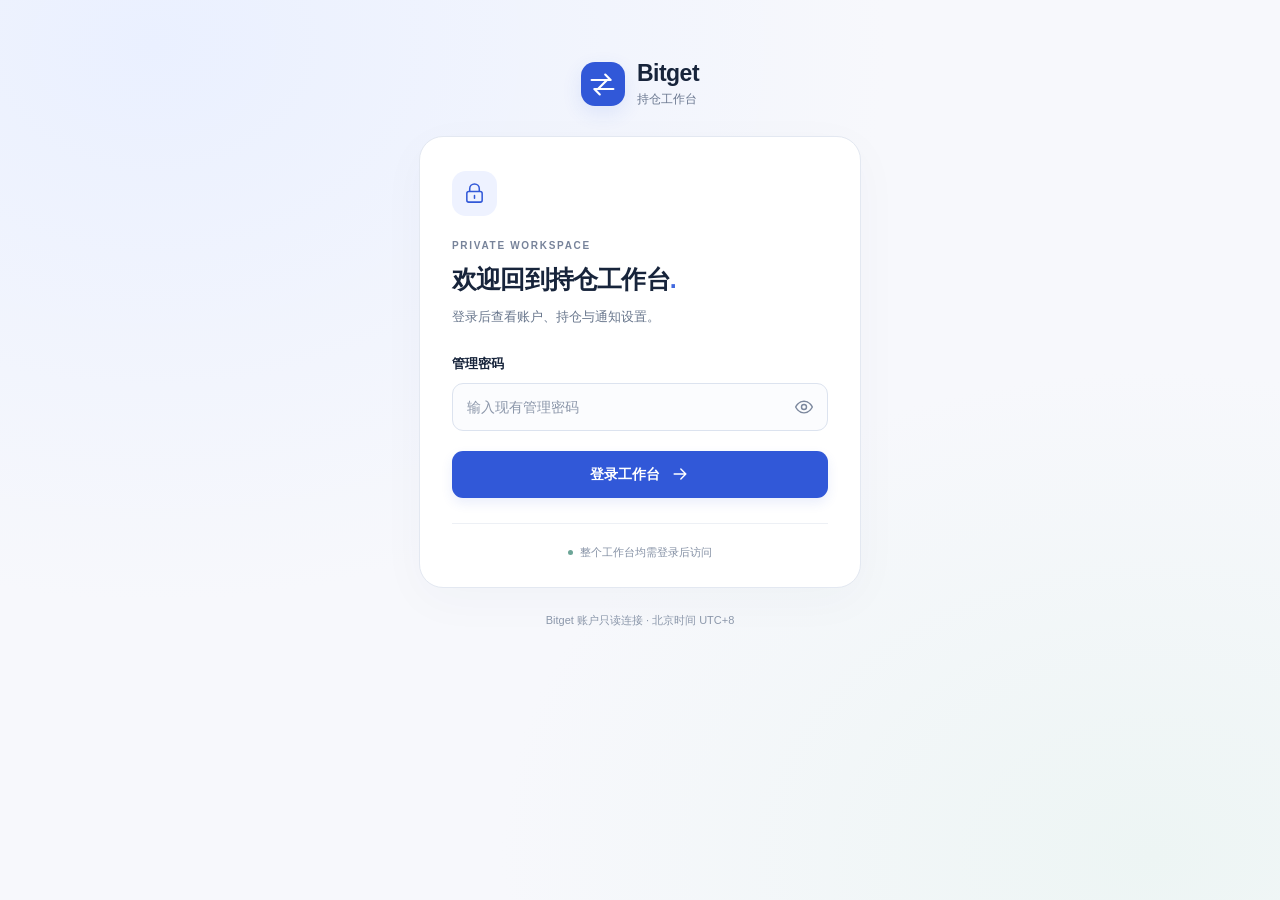
==== app/web/login.html @ e8fc8d6f "Publish Bitget Position Workbench with private dashboard and notification controls" ====
<!doctype html>
<html lang="zh-CN"><head><meta charset="utf-8"><meta name="viewport" content="width=device-width,initial-scale=1"><meta name="color-scheme" content="light"><meta name="theme-color" content="#f7f8fc"><meta name="robots" content="noindex,nofollow"><title>登录 · Bitget 持仓工作台</title><link rel="icon" href="assets/brand.ico"><link rel="stylesheet" href="assets/css/access.css?v=6eee9a3a5d13"><script src="assets/js/access.js?v=6eee9a3a5d13" defer></script></head>
<body class="access-page"><main class="access-shell"><a class="access-brand" href="./" aria-label="Bitget 持仓工作台"><span class="access-mark"><svg viewBox="0 0 32 32" aria-hidden="true"><path d="M4 11h21l-6-6M28 21H7l6 6M21 11 11 21"/></svg></span><span><strong>Bitget</strong><small>持仓工作台</small></span></a>
<section class="access-card" aria-labelledby="access-title"><div class="access-lock"><svg viewBox="0 0 24 24" aria-hidden="true"><path d="M7 10V7a5 5 0 0 1 10 0v3M6 10h12a2 2 0 0 1 2 2v7a2 2 0 0 1-2 2H6a2 2 0 0 1-2-2v-7a2 2 0 0 1 2-2ZM12 14v3"/></svg></div><p class="access-eyebrow">PRIVATE WORKSPACE</p><h1 id="access-title">欢迎回到持仓工作台<span>.</span></h1><p class="access-description">登录后查看账户、持仓与通知设置。</p>
<p class="access-status" id="access-status" role="status" hidden></p><form id="access-form"><label for="access-password">管理密码</label><div class="access-password-wrap"><input id="access-password" name="password" type="password" autocomplete="current-password" required maxlength="200" placeholder="输入现有管理密码" aria-describedby="access-error"><button id="access-toggle" type="button" aria-label="显示密码" aria-pressed="false"><svg viewBox="0 0 24 24" aria-hidden="true"><path d="M2 12s3.5-7 10-7 10 7 10 7-3.5 7-10 7S2 12 2 12Z"/><circle cx="12" cy="12" r="3"/></svg></button></div><p id="access-error" class="access-error" role="alert" hidden></p><button id="access-submit" class="access-submit" type="submit"><span>登录工作台</span><svg viewBox="0 0 24 24" aria-hidden="true"><path d="M5 12h14M13 6l6 6-6 6"/></svg></button></form><div class="access-note"><span></span>整个工作台均需登录后访问</div></section><footer class="access-footer">Bitget 账户只读连接 · 北京时间 UTC+8</footer></main></body></html>
---- app/web/assets/css/access.css ----
/* Shared private access surface. No external fonts or image dependencies. */
.access-page{margin:0;min-height:100vh;background:radial-gradient(ellipse at 12% 5%,#eaf0ff 0,transparent 46%),radial-gradient(ellipse at 90% 95%,#edf5f4 0,transparent 40%),#f7f8fc;color:#17243b;font:15px/1.55 -apple-system,BlinkMacSystemFont,"Segoe UI","PingFang SC","Microsoft YaHei",sans-serif}.access-page *{box-sizing:border-box}.access-shell{width:min(100%,490px);margin:auto;padding:60px 24px 28px}.access-brand{display:flex;align-items:center;justify-content:center;gap:12px;text-decoration:none;color:inherit;margin-bottom:28px}.access-mark{width:44px;height:44px;display:grid;place-items:center;background:#3158d8;color:#fff;border-radius:14px;box-shadow:0 7px 20px #3158d81c}.access-mark svg{width:29px;height:29px;fill:none;stroke:currentColor;stroke-width:2.4;stroke-linecap:round;stroke-linejoin:round}.access-brand strong{font-size:23px;letter-spacing:-.5px;line-height:1.2;display:block}.access-brand small{display:block;color:#6b7890;font-size:12px;margin-top:2px}.access-card{background:#fff;border:1px solid #e3e8f1;border-radius:24px;padding:34px 32px 26px;box-shadow:0 12px 48px #1c345608}.access-lock{width:45px;height:45px;border-radius:14px;background:#eef2ff;color:#3158d8;display:grid;place-items:center;margin-bottom:22px}.access-lock svg{width:23px;height:23px;fill:none;stroke:currentColor;stroke-width:1.6;stroke-linecap:round;stroke-linejoin:round}.access-eyebrow{font-size:10px;font-weight:700;letter-spacing:1.7px;color:#77839a;margin:0 0 8px}.access-card h1{font-size:25px;line-height:1.4;letter-spacing:-.8px;margin:0;font-weight:700}.access-card h1 span{color:#4269df}.access-description{color:#69778d;font-size:13px;margin:10px 0 27px}.access-card label{display:block;font-size:13px;font-weight:600;margin-bottom:9px}.access-password-wrap{position:relative}.access-password-wrap input{height:48px;width:100%;border:1px solid #dce3ef;background:#fbfcfe;border-radius:11px;padding:0 48px 0 14px;font:inherit;font-size:14px;color:#17243b;outline:none}.access-password-wrap input::placeholder{color:#8c97aa}.access-password-wrap input:focus{border-color:#4269df;box-shadow:0 0 0 3px #4269df13;background:#fff}.access-password-wrap button{position:absolute;right:5px;top:5px;width:38px;height:38px;border:0;background:none;color:#7b879d;display:grid;place-items:center;border-radius:8px;cursor:pointer}.access-password-wrap button:hover{background:#eef2f9;color:#3158d8}.access-password-wrap svg,.access-submit svg{width:20px;height:20px;fill:none;stroke:currentColor;stroke-width:1.7;stroke-linecap:round;stroke-linejoin:round}.access-submit{width:100%;height:47px;border:0;border-radius:11px;margin-top:20px;background:#3158d8;color:#fff;font:inherit;font-size:14px;font-weight:600;display:flex;justify-content:center;align-items:center;gap:10px;cursor:pointer;box-shadow:0 5px 12px #3158d81a}.access-submit:hover{background:#294cc3}.access-submit:disabled{opacity:.65;cursor:wait}.access-error{font-size:12px;line-height:1.6;color:#a6364c;background:#fff2f4;border-radius:9px;padding:10px 12px;margin:12px 0 0}.access-status{font-size:12px;line-height:1.6;color:#51647f;background:#f0f4fa;padding:10px 12px;border-radius:9px;margin:0 0 22px}.access-note{display:flex;align-items:center;justify-content:center;gap:7px;font-size:11px;color:#8490a4;border-top:1px solid #edf0f5;margin-top:25px;padding-top:20px}.access-note span{width:5px;height:5px;border-radius:50%;background:#6ca597}.access-footer{font-size:11px;color:#8b97aa;text-align:center;margin-top:24px}.access-page button:focus-visible,.access-brand:focus-visible,.site-logout:focus-visible,.session-shield button:focus-visible{outline:3px solid #a7baff;outline-offset:3px}
.site-logout{display:flex;align-items:center;justify-content:center;gap:6px;height:36px;padding:0 10px;border:1px solid #dfe5ef;border-radius:10px;background:#fff;color:#66758d;font:inherit;font-size:12px;cursor:pointer;flex-shrink:0}.site-logout:hover{background:#f3f6fb;color:#274dc7}.site-logout svg{width:16px;height:16px;fill:none;stroke:currentColor;stroke-width:1.7;stroke-linecap:round;stroke-linejoin:round}
html[data-session-state] body>*:not(.session-shield),html[data-session-state] body>*:not(.session-shield) *{visibility:hidden!important;pointer-events:none!important}html[data-session-state]{overflow:hidden}.session-shield{display:none;position:fixed;inset:0;z-index:2147483647;background:#f7f8fc;color:#17243b;place-items:center;padding:24px;font:14px/1.6 -apple-system,BlinkMacSystemFont,"Segoe UI","PingFang SC",sans-serif}.session-shield>div{text-align:center;max-width:340px}.session-shield strong{display:block;font-size:20px;margin-bottom:9px}.session-shield p{color:#6b7890;margin:0 0 18px}.session-shield button{border:0;border-radius:10px;background:#3158d8;color:white;padding:11px 22px;font:inherit;cursor:pointer}html[data-session-state] .session-shield{display:grid!important;visibility:visible!important}.session-shield [hidden],.access-page [hidden]{display:none!important}
@media(max-width:600px){.access-shell{padding:36px 20px 24px}.access-card{padding:29px 24px 23px;border-radius:20px}.access-card h1{font-size:23px}.site-logout{width:34px;padding:0}.site-logout span{display:none}.topbar .header-tools{gap:7px}.topbar .timezone-label{display:none}}
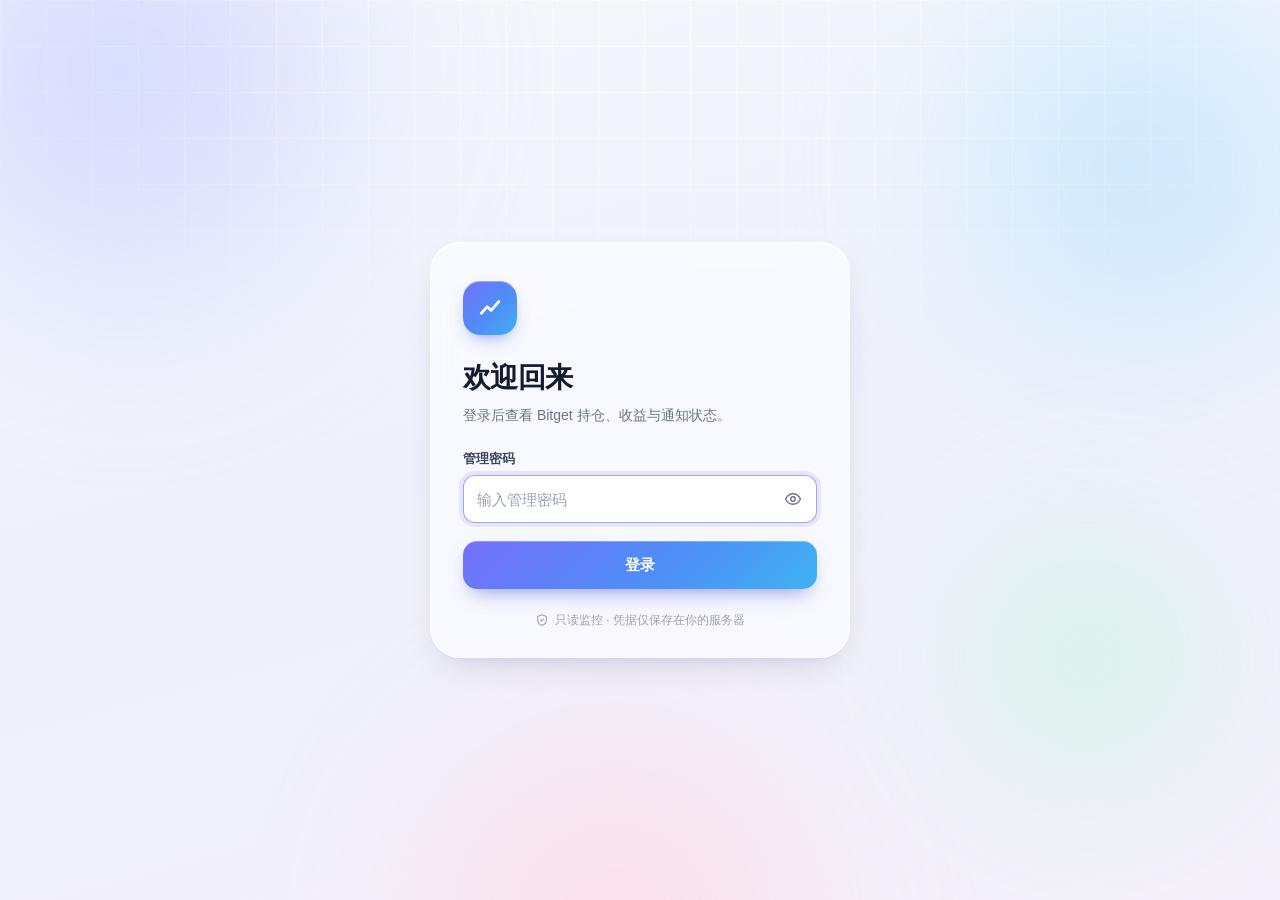
==== commit 0a5a91ef: "Release v1.2.0: rebuild the web UI with a light glass design - Replace the sidebar dashboard with a " ====
--- a/app/web/login.html
+++ b/app/web/login.html
@@ -1,5 +1,35 @@
 <!doctype html>
-<html lang="zh-CN"><head><meta charset="utf-8"><meta name="viewport" content="width=device-width,initial-scale=1"><meta name="color-scheme" content="light"><meta name="theme-color" content="#f7f8fc"><meta name="robots" content="noindex,nofollow"><title>登录 · Bitget 持仓工作台</title><link rel="icon" href="assets/brand.ico"><link rel="stylesheet" href="assets/css/access.css?v=6eee9a3a5d13"><script src="assets/js/access.js?v=6eee9a3a5d13" defer></script></head>
-<body class="access-page"><main class="access-shell"><a class="access-brand" href="./" aria-label="Bitget 持仓工作台"><span class="access-mark"><svg viewBox="0 0 32 32" aria-hidden="true"><path d="M4 11h21l-6-6M28 21H7l6 6M21 11 11 21"/></svg></span><span><strong>Bitget</strong><small>持仓工作台</small></span></a>
-<section class="access-card" aria-labelledby="access-title"><div class="access-lock"><svg viewBox="0 0 24 24" aria-hidden="true"><path d="M7 10V7a5 5 0 0 1 10 0v3M6 10h12a2 2 0 0 1 2 2v7a2 2 0 0 1-2 2H6a2 2 0 0 1-2-2v-7a2 2 0 0 1 2-2ZM12 14v3"/></svg></div><p class="access-eyebrow">PRIVATE WORKSPACE</p><h1 id="access-title">欢迎回到持仓工作台<span>.</span></h1><p class="access-description">登录后查看账户、持仓与通知设置。</p>
-<p class="access-status" id="access-status" role="status" hidden></p><form id="access-form"><label for="access-password">管理密码</label><div class="access-password-wrap"><input id="access-password" name="password" type="password" autocomplete="current-password" required maxlength="200" placeholder="输入现有管理密码" aria-describedby="access-error"><button id="access-toggle" type="button" aria-label="显示密码" aria-pressed="false"><svg viewBox="0 0 24 24" aria-hidden="true"><path d="M2 12s3.5-7 10-7 10 7 10 7-3.5 7-10 7S2 12 2 12Z"/><circle cx="12" cy="12" r="3"/></svg></button></div><p id="access-error" class="access-error" role="alert" hidden></p><button id="access-submit" class="access-submit" type="submit"><span>登录工作台</span><svg viewBox="0 0 24 24" aria-hidden="true"><path d="M5 12h14M13 6l6 6-6 6"/></svg></button></form><div class="access-note"><span></span>整个工作台均需登录后访问</div></section><footer class="access-footer">Bitget 账户只读连接 · 北京时间 UTC+8</footer></main></body></html>
+<html lang="zh-CN">
+<head>
+<meta charset="utf-8">
+<meta name="viewport" content="width=device-width, initial-scale=1, viewport-fit=cover">
+<meta name="color-scheme" content="light">
+<meta name="theme-color" content="#eef1f8">
+<meta name="robots" content="noindex,nofollow">
+<title>登录 · Bitget 持仓工作台</title>
+<link rel="icon" href="assets/icon.svg?v=f64e1daaa529" type="image/svg+xml">
+<link rel="stylesheet" href="assets/app.css?v=f64e1daaa529">
+<script src="assets/login.js?v=f64e1daaa529" defer></script>
+</head>
+<body>
+<div class="backdrop" aria-hidden="true"><span class="orb orb-a"></span><span class="orb orb-b"></span><span class="orb orb-c"></span><span class="orb orb-d"></span></div>
+<main class="login-wrap">
+  <section class="glass login-card" aria-labelledby="login-title">
+    <span class="brand-mark lg"><svg viewBox="0 0 24 24" aria-hidden="true"><path d="M4.5 16.5 9.5 11l3.5 3 6.5-7.5"/></svg></span>
+    <h1 id="login-title">欢迎回来</h1>
+    <p class="lead">登录后查看 Bitget 持仓、收益与通知状态。</p>
+    <div class="login-note" id="login-note" hidden></div>
+    <form id="login-form">
+      <label class="field-label" for="pw">管理密码</label>
+      <div class="pw">
+        <input class="input" id="pw" type="password" autocomplete="current-password" required maxlength="256" placeholder="输入管理密码" autofocus>
+        <button class="pw-toggle" id="pw-toggle" type="button" aria-label="显示密码"><svg class="ic" viewBox="0 0 24 24" aria-hidden="true"><path d="M2 12s3.5-7 10-7 10 7 10 7-3.5 7-10 7S2 12 2 12Z"/><circle cx="12" cy="12" r="3"/></svg></button>
+      </div>
+      <p class="field-error" id="login-error" role="alert" hidden></p>
+      <button class="btn primary block" id="login-btn" type="submit">登录</button>
+    </form>
+    <div class="login-foot"><svg class="ic" viewBox="0 0 24 24" aria-hidden="true"><path d="M12 3 4.5 6v6c0 4.6 3.2 7.8 7.5 9 4.3-1.2 7.5-4.4 7.5-9V6L12 3Z"/><path d="m9 12 2 2 4-4"/></svg>只读监控 · 凭据仅保存在你的服务器</div>
+  </section>
+</main>
+</body>
+</html>
--- a/app/web/assets/app.css
+++ b/app/web/assets/app.css
@@ -0,0 +1,411 @@
+/* Bitget 持仓工作台 · Light Glass UI */
+:root{
+  --ink:#151b2e;--ink-2:#3b4459;--muted:#6b7489;--faint:#9aa2b4;
+  --line:rgba(21,27,46,.08);--line-2:rgba(21,27,46,.05);
+  --glass:rgba(255,255,255,.56);--glass-hi:rgba(255,255,255,.74);--edge:rgba(255,255,255,.86);
+  --accent:#5b5bd6;--accent-2:#3f8ff6;--accent-soft:rgba(91,91,214,.11);
+  --grad:linear-gradient(135deg,#7470fa 0%,#4f8df7 55%,#3fb2f2 100%);
+  --up:#0b9c6c;--up-soft:rgba(11,156,108,.11);
+  --down:#e5484d;--down-soft:rgba(229,72,77,.10);
+  --warn:#c97a07;--warn-soft:rgba(217,119,6,.12);
+  --radius:24px;--radius-sm:14px;
+  --shadow:inset 0 1px 0 rgba(255,255,255,.95),0 14px 36px -16px rgba(38,46,96,.24),0 2px 6px -2px rgba(38,46,96,.06);
+  --blur:saturate(175%) blur(22px);
+  --ease:cubic-bezier(.3,.9,.3,1);
+  --font:-apple-system,BlinkMacSystemFont,"SF Pro Text","PingFang SC","Hiragino Sans GB","Segoe UI","Microsoft YaHei","Helvetica Neue",Arial,sans-serif;
+  --mono:"SF Mono",ui-monospace,"JetBrains Mono",Menlo,Consolas,monospace;
+}
+*{box-sizing:border-box}
+html{-webkit-text-size-adjust:100%;scroll-behavior:smooth}
+body{margin:0;min-height:100vh;font:14px/1.5 var(--font);color:var(--ink);background:#eef1f8;-webkit-font-smoothing:antialiased;overflow-x:hidden}
+button,input,select{font:inherit;color:inherit}
+a{color:inherit}
+[hidden]{display:none!important}
+.num,.tab-num{font-variant-numeric:tabular-nums}
+
+/* ---------- backdrop ---------- */
+.backdrop{position:fixed;inset:0;z-index:-1;overflow:hidden;background:linear-gradient(165deg,#f6f8fd 0%,#eef1fa 46%,#f4f0f9 100%)}
+.backdrop::after{content:"";position:absolute;inset:0;background-image:linear-gradient(rgba(255,255,255,.55) 1px,transparent 1px),linear-gradient(90deg,rgba(255,255,255,.55) 1px,transparent 1px);background-size:46px 46px;-webkit-mask-image:radial-gradient(ellipse 80% 60% at 50% 0%,#000 10%,transparent 75%);mask-image:radial-gradient(ellipse 80% 60% at 50% 0%,#000 10%,transparent 75%)}
+.orb{position:absolute;border-radius:50%;filter:blur(64px);opacity:.8}
+.orb-a{width:48vw;height:48vw;left:-12vw;top:-16vw;background:radial-gradient(circle at 45% 45%,#c8d0ff 0%,rgba(200,208,255,0) 70%)}
+.orb-b{width:42vw;height:42vw;right:-10vw;top:-8vw;background:radial-gradient(circle,#bfe5ff 0%,rgba(191,229,255,0) 70%)}
+.orb-c{width:44vw;height:44vw;left:26vw;bottom:-24vw;background:radial-gradient(circle,#ffd6e4 0%,rgba(255,214,228,0) 70%)}
+.orb-d{width:30vw;height:30vw;right:0;bottom:4vw;background:radial-gradient(circle,#c9f2e3 0%,rgba(201,242,227,0) 70%)}
+
+/* ---------- glass primitives ---------- */
+.glass{background:var(--glass);-webkit-backdrop-filter:var(--blur);backdrop-filter:var(--blur);border:1px solid var(--edge);box-shadow:var(--shadow)}
+.card{position:relative;border-radius:var(--radius);padding:22px}
+.ic{width:18px;height:18px;flex:none;fill:none;stroke:currentColor;stroke-width:1.8;stroke-linecap:round;stroke-linejoin:round}
+.sub{display:block;font-size:12px;color:var(--muted);font-weight:400}
+.muted{color:var(--muted)}
+.up{color:var(--up)}.down{color:var(--down)}.flat{color:var(--ink)}
+.eyebrow{font-size:12.5px;font-weight:600;color:var(--muted);letter-spacing:.2px}
+
+.pill{display:inline-flex;align-items:center;gap:4px;height:22px;padding:0 8px;border-radius:999px;font-size:11.5px;font-weight:600;white-space:nowrap}
+.pill.long{background:var(--up-soft);color:var(--up)}
+.pill.short{background:var(--down-soft);color:var(--down)}
+.pill.soft{background:rgba(21,27,46,.06);color:var(--ink-2);font-weight:500}
+.pill.up{background:var(--up-soft)}.pill.down{background:var(--down-soft)}.pill.flat{background:rgba(21,27,46,.06)}
+
+.btn{display:inline-flex;align-items:center;justify-content:center;gap:7px;height:40px;padding:0 16px;border-radius:12px;border:1px solid rgba(21,27,46,.09);background:rgba(255,255,255,.72);font-weight:600;font-size:13.5px;color:var(--ink);cursor:pointer;text-decoration:none;white-space:nowrap;transition:background .2s,box-shadow .2s,transform .15s,filter .2s}
+.btn:hover{background:#fff;box-shadow:0 4px 14px -6px rgba(38,46,96,.25)}
+.btn:active{transform:translateY(1px)}
+.btn.primary{border:0;color:#fff;background:var(--grad);box-shadow:0 10px 22px -10px rgba(79,91,213,.75),inset 0 1px 0 rgba(255,255,255,.28)}
+.btn.primary:hover{filter:brightness(1.06)}
+.btn:disabled{opacity:.5;cursor:not-allowed;transform:none}
+.btn .ic{width:16px;height:16px}
+.btn.spinning .ic,.icon-btn.spinning .ic{animation:spin .8s linear infinite}
+.icon-btn{width:36px;height:36px;border-radius:11px;border:1px solid transparent;background:transparent;color:var(--ink-2);display:grid;place-items:center;cursor:pointer;transition:background .2s,border-color .2s,color .2s}
+.icon-btn:hover{background:rgba(255,255,255,.75);border-color:rgba(255,255,255,.95);color:var(--ink)}
+.icon-btn:disabled{opacity:.4;cursor:not-allowed}
+:focus-visible{outline:2px solid rgba(91,91,214,.55);outline-offset:2px}
+@keyframes spin{to{transform:rotate(360deg)}}
+
+/* ---------- top bar ---------- */
+.topbar{position:sticky;top:14px;z-index:30;display:flex;align-items:center;gap:16px;width:min(1240px,calc(100% - 32px));height:62px;margin:14px auto 0;padding:0 10px 0 12px;border-radius:20px}
+.brand{display:flex;align-items:center;gap:10px;min-width:0;text-decoration:none}
+.brand-mark{width:36px;height:36px;border-radius:11px;display:grid;place-items:center;background:var(--grad);box-shadow:0 8px 18px -8px rgba(79,91,213,.7),inset 0 1px 0 rgba(255,255,255,.35);flex:none}
+.brand-mark svg{width:20px;height:20px;fill:none;stroke:#fff;stroke-width:2.4;stroke-linecap:round;stroke-linejoin:round}
+.brand-text{display:flex;flex-direction:column;line-height:1.15}
+.brand-text strong{font-size:15px;letter-spacing:.1px}
+.brand-text em{font-style:normal;font-size:11.5px;color:var(--muted)}
+.tabs{position:relative;display:flex;gap:2px;margin:0 0 0 auto;padding:4px;border-radius:14px;background:rgba(255,255,255,.42);border:1px solid rgba(255,255,255,.7)}
+.tabs a{position:relative;z-index:1;padding:7px 16px;border-radius:10px;font-size:13.5px;font-weight:500;color:var(--ink-2);text-decoration:none;white-space:nowrap;transition:color .2s}
+.tabs a:hover{color:var(--ink)}
+.tabs a.active{color:var(--ink);font-weight:600}
+.tab-indicator{position:absolute;z-index:0;top:4px;bottom:4px;left:0;width:0;border-radius:10px;background:#fff;box-shadow:0 3px 10px -3px rgba(38,46,96,.22),0 0 0 1px rgba(21,27,46,.035);transition:transform .4s var(--ease),width .4s var(--ease)}
+.top-actions{display:flex;align-items:center;gap:4px;margin-left:auto}
+.live-chip{display:inline-flex;align-items:center;gap:8px;height:32px;margin-right:4px;padding:0 12px;border-radius:999px;background:rgba(255,255,255,.55);border:1px solid rgba(255,255,255,.85);font-size:12.5px;color:var(--ink-2);white-space:nowrap;font-variant-numeric:tabular-nums}
+.live-chip i{width:7px;height:7px;border-radius:50%;background:var(--faint);box-shadow:0 0 0 3px rgba(154,162,180,.2)}
+.live-chip.ok i{background:var(--up);box-shadow:0 0 0 3px var(--up-soft);animation:pulse 2.2s infinite}
+.live-chip.warn i{background:var(--warn);box-shadow:0 0 0 3px var(--warn-soft)}
+.live-chip.err i{background:var(--down);box-shadow:0 0 0 3px var(--down-soft)}
+@keyframes pulse{0%{box-shadow:0 0 0 0 rgba(11,156,108,.35)}70%{box-shadow:0 0 0 7px rgba(11,156,108,0)}100%{box-shadow:0 0 0 0 rgba(11,156,108,0)}}
+
+/* ---------- layout ---------- */
+.main{width:min(1240px,calc(100% - 32px));margin:28px auto 72px}
+.view{display:none}
+.view.active{display:block;animation:rise .5s var(--ease)}
+@keyframes rise{from{opacity:0;transform:translateY(10px)}to{opacity:1;transform:none}}
+.view-head{display:flex;align-items:flex-end;justify-content:space-between;gap:16px;flex-wrap:wrap;margin:2px 4px 20px}
+.view-head h1{margin:0;font-size:28px;line-height:1.2;font-weight:680;letter-spacing:-.5px}
+.view-head p{margin:6px 0 0;font-size:13.5px;color:var(--muted)}
+.head-actions{display:flex;gap:8px;flex-wrap:wrap}
+.card-head{display:flex;align-items:center;justify-content:space-between;gap:12px;margin-bottom:16px}
+.card-title{display:flex;align-items:center;gap:8px;margin:0;font-size:14.5px;font-weight:650}
+.card-title .ic{color:var(--accent)}
+.link{display:inline-flex;align-items:center;gap:4px;font-size:12.5px;font-weight:600;color:var(--accent);text-decoration:none}
+.link .ic{width:14px;height:14px}
+.link:hover{text-decoration:underline}
+
+/* ---------- overview ---------- */
+.ov-grid{display:grid;grid-template-columns:repeat(12,minmax(0,1fr));gap:18px}
+.hero{grid-column:span 8;overflow:hidden}
+.perf{grid-column:span 4}
+.curve{grid-column:span 12}
+.ov-pos{grid-column:span 7}
+.ov-his{grid-column:span 5}
+.hero::before{content:"";position:absolute;inset:0;border-radius:inherit;background:radial-gradient(110% 130% at 100% 0%,rgba(116,112,250,.16),transparent 55%),radial-gradient(80% 90% at 0% 100%,rgba(63,178,242,.10),transparent 60%);pointer-events:none}
+.hero>*{position:relative}
+.big{display:flex;align-items:baseline;gap:2px;margin:6px 0 10px;font-size:46px;line-height:1.05;font-weight:700;letter-spacing:-1.4px;font-variant-numeric:tabular-nums}
+.big small{font-size:.5em;font-weight:650;letter-spacing:-.3px;color:var(--ink-2)}
+.big em{margin-left:10px;font-style:normal;font-size:14px;font-weight:600;letter-spacing:0;color:var(--muted)}
+.hero-sub{display:flex;align-items:center;gap:10px;flex-wrap:wrap;font-size:12.5px;color:var(--muted)}
+.metrics{display:grid;grid-template-columns:repeat(4,minmax(0,1fr));gap:10px;margin-top:22px}
+.metric{min-width:0;padding:12px 14px;border-radius:15px;background:rgba(255,255,255,.52);border:1px solid rgba(255,255,255,.85)}
+.metric label{display:block;font-size:12px;color:var(--muted)}
+.metric b{display:block;margin-top:3px;font-size:16.5px;font-weight:650;font-variant-numeric:tabular-nums;white-space:nowrap;overflow:hidden;text-overflow:ellipsis}
+.inline-alert{display:flex;align-items:center;gap:8px;margin-top:14px;font-size:12.5px;color:var(--warn)}
+.inline-alert .ic{width:15px;height:15px}
+.acct-list{display:flex;flex-wrap:wrap;gap:8px;margin-top:12px}
+
+.perf-body{display:flex;align-items:center;gap:20px}
+.ring-box{position:relative;width:128px;height:128px;flex:none}
+.ring-box svg{width:100%;height:100%;transform:rotate(-90deg)}
+.ring-box circle{fill:none;stroke-width:11}
+.ring-box .track{stroke:rgba(21,27,46,.07)}
+.ring-box .bar{stroke-linecap:round;transition:stroke-dasharray .9s var(--ease)}
+.ring-label{position:absolute;inset:0;display:grid;place-content:center;text-align:center}
+.ring-label b{font-size:24px;font-weight:700;letter-spacing:-.6px;font-variant-numeric:tabular-nums}
+.ring-label span{font-size:11.5px;color:var(--muted)}
+.perf-list{flex:1;min-width:0;margin:0;display:grid;gap:10px}
+.perf-list div{display:flex;justify-content:space-between;gap:10px;font-size:13px}
+.perf-list dt{color:var(--muted)}
+.perf-list dd{margin:0;font-weight:650;font-variant-numeric:tabular-nums;white-space:nowrap}
+
+.chart{position:relative;height:210px;margin:4px -4px 0;touch-action:pan-y}
+.chart-svg{display:block;width:100%;height:100%;overflow:visible}
+.chart-svg .line{fill:none;stroke-width:2.4;vector-effect:non-scaling-stroke;stroke-linejoin:round;stroke-linecap:round}
+.chart-svg .zero{stroke:rgba(21,27,46,.16);stroke-width:1;stroke-dasharray:4 5;vector-effect:non-scaling-stroke}
+.chart-dot{position:absolute;width:12px;height:12px;margin:-6px 0 0 -6px;border-radius:50%;background:#fff;border:3px solid var(--accent);box-shadow:0 2px 8px rgba(38,46,96,.3);pointer-events:none;opacity:0;transition:opacity .15s}
+.chart-tip{position:absolute;top:0;padding:8px 11px;border-radius:12px;font-size:12px;line-height:1.45;white-space:nowrap;pointer-events:none;opacity:0;transform:translate(-50%,-8px);transition:opacity .15s;background:rgba(255,255,255,.88);-webkit-backdrop-filter:blur(12px);backdrop-filter:blur(12px);border:1px solid #fff;box-shadow:0 10px 24px -10px rgba(38,46,96,.35)}
+.chart.hover .chart-dot,.chart.hover .chart-tip{opacity:1}
+.chart-tip b{font-variant-numeric:tabular-nums}
+.chart-foot{display:flex;justify-content:space-between;margin-top:10px;font-size:12px;color:var(--faint)}
+.curve-value{font-size:20px;font-weight:700;letter-spacing:-.4px;font-variant-numeric:tabular-nums;white-space:nowrap}
+.curve-value .sub{display:inline;margin-left:2px;font-size:12px;font-weight:500;letter-spacing:0}
+
+.mini-list{display:flex;flex-direction:column}
+.mini-row{display:grid;grid-template-columns:minmax(0,1.3fr) minmax(0,1fr) auto;align-items:center;gap:12px;padding:11px 10px;margin:0 -10px;border-radius:14px;text-decoration:none;transition:background .15s}
+.mini-row+.mini-row{border-top:1px solid var(--line-2)}
+.mini-row:hover{background:rgba(255,255,255,.55)}
+.mini-sym{display:flex;align-items:center;gap:8px;min-width:0}
+.mini-sym strong{font-size:14px;overflow:hidden;text-overflow:ellipsis;white-space:nowrap}
+.mini-mid{font-size:12.5px;color:var(--muted);font-variant-numeric:tabular-nums;white-space:nowrap;overflow:hidden;text-overflow:ellipsis}
+.mini-val{text-align:right;font-weight:650;font-variant-numeric:tabular-nums;white-space:nowrap}
+.mini-val small{display:block;font-size:11.5px;font-weight:500;opacity:.85}
+
+/* ---------- positions ---------- */
+.head-chips{display:flex;gap:10px;flex-wrap:wrap}
+.total-chip{display:flex;flex-direction:column;min-width:140px;padding:10px 16px;border-radius:16px}
+.total-chip label{font-size:11.5px;color:var(--muted)}
+.total-chip b{font-size:17px;font-weight:700;font-variant-numeric:tabular-nums}
+.pos-grid{display:grid;grid-template-columns:repeat(auto-fill,minmax(350px,1fr));gap:18px}
+.pos-card{overflow:hidden;transition:transform .25s var(--ease),box-shadow .25s}
+.pos-card:hover{transform:translateY(-2px);box-shadow:inset 0 1px 0 #fff,0 20px 40px -18px rgba(38,46,96,.32)}
+.pos-card::before{content:"";position:absolute;left:0;top:0;bottom:0;width:3px;background:linear-gradient(180deg,var(--up),rgba(11,156,108,0))}
+.pos-card.short::before{background:linear-gradient(180deg,var(--down),rgba(229,72,77,0))}
+.pos-head{display:flex;align-items:center;justify-content:space-between;gap:10px}
+.pos-sym{display:flex;align-items:center;gap:8px;flex-wrap:wrap;min-width:0}
+.pos-sym strong{font-size:17px;letter-spacing:-.2px}
+.pos-hold{display:inline-flex;align-items:center;gap:5px;font-size:12px;color:var(--muted);white-space:nowrap}
+.pos-hold .ic{width:14px;height:14px}
+.pos-pnl{display:flex;align-items:flex-end;justify-content:space-between;gap:12px;margin:18px 0 16px}
+.pos-pnl label{display:block;font-size:12px;color:var(--muted)}
+.pos-pnl b{display:block;font-size:30px;line-height:1.15;font-weight:700;letter-spacing:-.8px;font-variant-numeric:tabular-nums}
+.pos-roi{text-align:right;font-size:17px;font-weight:700;font-variant-numeric:tabular-nums}
+.pos-roi small{display:block;font-size:11.5px;font-weight:500;color:var(--muted)}
+.pos-prices{display:grid;grid-template-columns:1fr auto 1fr;align-items:center;gap:10px;padding:12px 14px;border-radius:15px;background:rgba(255,255,255,.5);border:1px solid rgba(255,255,255,.85)}
+.pos-prices label{display:block;font-size:11.5px;color:var(--muted)}
+.pos-prices span[data-f]{display:inline-block;margin:1px -4px 0;padding:0 4px;border-radius:6px;font-size:15px;font-weight:650;font-variant-numeric:tabular-nums}
+.pos-prices>div:last-child{text-align:right}
+.pos-arrow{color:var(--faint)}
+.pos-arrow .ic{width:16px;height:16px}
+.kv{display:grid;grid-template-columns:repeat(3,minmax(0,1fr));gap:12px 10px;margin:16px 0 0}
+.kv div{min-width:0}
+.kv dt{font-size:11.5px;color:var(--muted)}
+.kv dd{margin:2px 0 0;font-size:13.5px;font-weight:600;font-variant-numeric:tabular-nums;white-space:nowrap;overflow:hidden;text-overflow:ellipsis}
+.pos-foot{margin-top:16px;padding-top:12px;border-top:1px solid var(--line);font-size:12px;color:var(--faint)}
+.tick-up{animation:tickUp 1s ease-out}
+.tick-down{animation:tickDown 1s ease-out}
+@keyframes tickUp{0%{background:rgba(11,156,108,.22)}100%{background:transparent}}
+@keyframes tickDown{0%{background:rgba(229,72,77,.2)}100%{background:transparent}}
+
+/* ---------- history ---------- */
+.stat-strip{display:grid;grid-template-columns:repeat(5,minmax(0,1fr));gap:14px;margin-bottom:18px}
+.stat{min-width:0;padding:16px 18px;border-radius:20px}
+.stat label{font-size:12px;color:var(--muted)}
+.stat b{display:block;margin-top:4px;font-size:21px;font-weight:700;letter-spacing:-.4px;font-variant-numeric:tabular-nums;white-space:nowrap;overflow:hidden;text-overflow:ellipsis}
+.stat small{display:block;margin-top:2px;font-size:11.5px;color:var(--faint);white-space:nowrap;overflow:hidden;text-overflow:ellipsis}
+.toolbar{display:flex;align-items:center;gap:10px;flex-wrap:wrap;margin-bottom:14px}
+.search{display:flex;align-items:center;gap:8px;flex:1;min-width:200px;max-width:320px;height:40px;padding:0 14px;border-radius:13px;color:var(--muted)}
+.search input{flex:1;min-width:0;border:0;background:transparent;outline:0;color:var(--ink)}
+.search input::placeholder{color:var(--faint)}
+.search .ic{width:16px;height:16px}
+.search.inset{background:rgba(255,255,255,.6);border:1px solid rgba(21,27,46,.07)}
+.seg{display:inline-flex;padding:3px;border-radius:13px;background:rgba(255,255,255,.45);border:1px solid rgba(255,255,255,.8);-webkit-backdrop-filter:var(--blur);backdrop-filter:var(--blur)}
+.seg button{height:32px;padding:0 13px;border:0;border-radius:10px;background:transparent;font-size:13px;color:var(--ink-2);cursor:pointer;transition:background .2s,color .2s}
+.seg button.on{background:#fff;color:var(--ink);font-weight:600;box-shadow:0 2px 6px -1px rgba(38,46,96,.16)}
+.select{height:40px;padding:0 34px 0 12px;border-radius:13px;border:1px solid rgba(21,27,46,.07);background:rgba(255,255,255,.6) url("data:image/svg+xml,%3Csvg xmlns='http://www.w3.org/2000/svg' viewBox='0 0 24 24' fill='none' stroke='%236b7489' stroke-width='2' stroke-linecap='round' stroke-linejoin='round'%3E%3Cpath d='m6 9 6 6 6-6'/%3E%3C/svg%3E") no-repeat right 10px center/16px;-webkit-appearance:none;appearance:none;cursor:pointer}
+.table-card{border-radius:var(--radius);overflow:hidden}
+.table-head{display:flex;align-items:center;justify-content:space-between;gap:12px;flex-wrap:wrap;padding:18px 20px 12px}
+.table-head strong{font-size:15px}
+.table-head .toolbar{margin:0}
+table.ledger{width:100%;border-collapse:collapse;font-variant-numeric:tabular-nums}
+.ledger th{padding:13px 16px;border-bottom:1px solid var(--line);font-size:12px;font-weight:500;color:var(--muted);text-align:left;white-space:nowrap;background:rgba(255,255,255,.3)}
+.ledger td{padding:14px 16px;border-bottom:1px solid var(--line-2);font-size:13.5px;vertical-align:middle;white-space:nowrap}
+.ledger tbody tr{transition:background .15s}
+.ledger tbody tr:hover{background:rgba(255,255,255,.55)}
+.ledger tbody tr:last-child td{border-bottom:0}
+.ledger .r{text-align:right}
+.ledger td b{font-size:14.5px;font-weight:700}
+.sym-cell{display:flex;align-items:center;gap:8px}
+.sym-cell strong{font-size:14px}
+.price-pair{display:inline-flex;align-items:center;gap:6px}
+.price-pair .ic{width:13px;height:13px;color:var(--faint)}
+.pager{display:flex;align-items:center;justify-content:space-between;gap:12px;padding:12px 16px;border-top:1px solid var(--line);font-size:12.5px;color:var(--muted)}
+.pager .btns{display:flex;align-items:center;gap:6px;font-variant-numeric:tabular-nums}
+
+.empty{display:flex;flex-direction:column;align-items:center;justify-content:center;gap:6px;padding:48px 20px;text-align:center;color:var(--muted)}
+.empty-ico{display:grid;place-items:center;width:54px;height:54px;margin-bottom:8px;border-radius:17px;background:rgba(255,255,255,.75);border:1px solid #fff;box-shadow:var(--shadow);color:var(--accent)}
+.empty-ico .ic{width:22px;height:22px}
+.empty strong{font-size:15px;color:var(--ink)}
+.empty span{max-width:360px;font-size:13px}
+.card .empty{padding:28px 10px}
+.pos-grid>.empty{grid-column:1/-1;border-radius:var(--radius)}
+
+/* ---------- notifications ---------- */
+.banner{display:flex;align-items:center;gap:10px;margin-bottom:18px;padding:12px 16px;border-radius:16px;font-size:13.5px;font-weight:500}
+.banner .ic{width:17px;height:17px}
+.banner.ok{color:#087553}.banner.warn{color:#995b05}.banner.err{color:#b4232a}.banner.info{color:var(--accent)}
+.ch-grid{display:grid;grid-template-columns:repeat(3,minmax(0,1fr));gap:18px;margin-bottom:18px}
+.ch-top{display:flex;align-items:center;gap:12px}
+.ch-top>div{flex:1;min-width:0}
+.ch-top strong{font-size:15px}
+.ch-ico{display:grid;place-items:center;width:42px;height:42px;border-radius:13px;color:#fff;flex:none;box-shadow:inset 0 1px 0 rgba(255,255,255,.3),0 8px 16px -8px rgba(38,46,96,.5)}
+.ch-ico.telegram{background:linear-gradient(135deg,#4cc3fa,#2a8ee0)}
+.ch-ico.discord{background:linear-gradient(135deg,#8f94fb,#5865f2)}
+.ch-ico.bark{background:linear-gradient(135deg,#ffa24c,#f4446a)}
+.badge{padding:3px 10px;border-radius:999px;font-size:11.5px;font-weight:600;white-space:nowrap}
+.badge.on{background:var(--up-soft);color:var(--up)}
+.badge.wait{background:var(--warn-soft);color:var(--warn)}
+.badge.off{background:rgba(21,27,46,.06);color:var(--muted)}
+.counts{display:grid;grid-template-columns:repeat(3,minmax(0,1fr));gap:8px;margin:16px 0 12px}
+.counts div{padding:10px 6px;border-radius:13px;background:rgba(255,255,255,.52);border:1px solid rgba(255,255,255,.85);text-align:center}
+.counts b{display:block;font-size:18px;font-weight:700;font-variant-numeric:tabular-nums}
+.counts span{font-size:11.5px;color:var(--muted)}
+.ch-foot{margin:0;font-size:12px;color:var(--muted)}
+.ev-list{padding:2px 8px 6px}
+.ev{display:grid;grid-template-columns:38px minmax(0,1fr) 72px 150px;align-items:center;gap:14px;padding:11px 12px;border-radius:15px;transition:background .15s}
+.ev:hover{background:rgba(255,255,255,.55)}
+.ev-ico{display:grid;place-items:center;width:38px;height:38px;border-radius:12px}
+.ev-ico .ic{width:17px;height:17px}
+.ev-ico.opened,.ev-ico.increased{background:var(--up-soft);color:var(--up)}
+.ev-ico.reduced{background:var(--warn-soft);color:var(--warn)}
+.ev-ico.closed{background:var(--accent-soft);color:var(--accent)}
+.ev-ico.updated,.ev-ico.other{background:rgba(21,27,46,.06);color:var(--ink-2)}
+.ev-main{min-width:0}
+.ev-main strong{font-size:14px}
+.ev-type{font-size:12.5px;font-weight:600;color:var(--ink-2)}
+.ev-meta{text-align:right;font-size:12.5px;font-variant-numeric:tabular-nums}
+.ev-state{display:block;font-size:11.5px;color:var(--muted)}
+.ev-state.pending{color:var(--warn)}
+.ev-state.processed{color:var(--up)}
+
+/* ---------- settings ---------- */
+.set-grid{display:grid;grid-template-columns:repeat(3,minmax(0,1fr));gap:18px;align-items:start}
+.set-card .ch-top{padding-bottom:16px;border-bottom:1px solid var(--line)}
+.field{margin-top:16px}
+.field>label{display:flex;justify-content:space-between;align-items:center;gap:8px;margin-bottom:6px;font-size:12.5px;font-weight:600;color:var(--ink-2)}
+.tag{font-size:11px;font-weight:500;color:var(--faint)}
+.tag.ok{color:var(--up)}
+.input{width:100%;height:42px;padding:0 13px;border-radius:12px;border:1px solid rgba(21,27,46,.1);background:rgba(255,255,255,.7);color:var(--ink);outline:0;transition:border-color .2s,box-shadow .2s,background .2s}
+.input::placeholder{color:var(--faint)}
+.input:focus{border-color:rgba(91,91,214,.55);background:#fff;box-shadow:0 0 0 4px rgba(91,91,214,.12)}
+.input:disabled{opacity:.6}
+.hint{margin:6px 0 0;font-size:12px;line-height:1.5;color:var(--muted)}
+.switch{position:relative;display:inline-block;width:46px;height:27px;flex:none}
+.switch input{position:absolute;inset:0;z-index:1;margin:0;opacity:0;cursor:pointer}
+.switch span{position:absolute;inset:0;border-radius:999px;background:rgba(21,27,46,.15);transition:background .25s}
+.switch span::after{content:"";position:absolute;top:3px;left:3px;width:21px;height:21px;border-radius:50%;background:#fff;box-shadow:0 2px 6px rgba(21,27,46,.22);transition:transform .3s var(--ease)}
+.switch input:checked+span{background:var(--grad)}
+.switch input:checked+span::after{transform:translateX(19px)}
+.switch input:focus-visible+span{box-shadow:0 0 0 4px rgba(91,91,214,.2)}
+.switch input:disabled{cursor:not-allowed}
+.set-row{display:flex;align-items:center;justify-content:space-between;gap:14px;margin-top:16px;padding-top:16px;border-top:1px solid var(--line)}
+.set-row strong{font-size:13.5px}
+.set-row p{margin:2px 0 0;font-size:12px;color:var(--muted)}
+.checks{display:flex;flex-wrap:wrap;gap:8px}
+.check{position:relative}
+.check input{position:absolute;opacity:0;width:1px;height:1px}
+.check span{display:inline-flex;align-items:center;gap:6px;height:34px;padding:0 14px;border-radius:11px;border:1px solid rgba(21,27,46,.1);background:rgba(255,255,255,.62);font-size:13px;cursor:pointer;transition:all .2s}
+.check input:checked+span{border-color:rgba(91,91,214,.4);background:var(--accent-soft);color:var(--accent);font-weight:600}
+.check input:focus-visible+span{box-shadow:0 0 0 3px rgba(91,91,214,.2)}
+details.guide{margin-top:18px;padding-top:14px;border-top:1px solid var(--line)}
+details.guide summary{display:flex;align-items:center;gap:6px;font-size:12.5px;font-weight:600;color:var(--accent);cursor:pointer;list-style:none}
+details.guide summary::-webkit-details-marker{display:none}
+details.guide summary .ic{width:15px;height:15px;transition:transform .25s}
+details.guide[open] summary .ic{transform:rotate(90deg)}
+details.guide ol{margin:10px 0 0;padding-left:18px;font-size:12.5px;line-height:1.7;color:var(--ink-2)}
+details.guide code{padding:1px 5px;border-radius:5px;background:rgba(21,27,46,.06);font-family:var(--mono);font-size:11.5px;word-break:break-all}
+.set-note{margin:18px 4px 0;font-size:12.5px;color:var(--muted)}
+.savebar{position:fixed;left:50%;bottom:24px;z-index:40;display:flex;align-items:center;justify-content:space-between;gap:14px;width:min(720px,calc(100% - 32px));padding:12px 12px 12px 20px;border-radius:20px;transform:translate(-50%,170%);transition:transform .45s var(--ease)}
+.savebar.show{transform:translate(-50%,0)}
+.savebar strong{font-size:14px}
+.save-actions{display:flex;gap:8px}
+
+/* ---------- toast / skeleton ---------- */
+.toast{position:fixed;top:92px;left:50%;z-index:60;padding:10px 18px;border-radius:14px;font-size:13px;font-weight:600;transform:translate(-50%,-12px);opacity:0;transition:opacity .25s,transform .35s var(--ease)}
+.toast.show{opacity:1;transform:translate(-50%,0)}
+.sk{border-radius:10px;background:linear-gradient(90deg,rgba(255,255,255,.35) 25%,rgba(255,255,255,.9) 50%,rgba(255,255,255,.35) 75%);background-size:200% 100%;animation:sk 1.5s infinite linear}
+.sk+.sk{margin-top:12px}
+.sk-s{width:32%;height:14px}.sk-m{width:70%;height:18px}.sk-l{width:56%;height:46px}.sk-chart{height:180px}.sk-ring{width:128px;height:128px;border-radius:50%}
+@keyframes sk{to{background-position:-200% 0}}
+
+/* ---------- dock (mobile) ---------- */
+.dock{display:none}
+
+/* ---------- login ---------- */
+.login-wrap{display:grid;place-items:center;min-height:100vh;padding:24px 16px}
+.login-card{width:min(420px,100%);padding:38px 32px 28px;border-radius:30px;animation:rise .6s var(--ease)}
+.brand-mark.lg{width:54px;height:54px;border-radius:17px}
+.brand-mark.lg svg{width:28px;height:28px}
+.login-card h1{margin:22px 0 6px;font-size:28px;font-weight:700;letter-spacing:-.6px}
+.login-card .lead{margin:0 0 24px;color:var(--muted);font-size:14px}
+.field-label{display:block;margin-bottom:7px;font-size:12.5px;font-weight:600;color:var(--ink-2)}
+.pw{position:relative}
+.pw .input{height:48px;padding-right:48px;font-size:15px}
+.pw-toggle{position:absolute;top:6px;right:6px;width:36px;height:36px;border:0;border-radius:10px;background:transparent;color:var(--muted);display:grid;place-items:center;cursor:pointer}
+.pw-toggle:hover{background:rgba(21,27,46,.05);color:var(--ink)}
+.field-error{margin:10px 0 0;font-size:13px;font-weight:500;color:var(--down)}
+.btn.block{width:100%;height:48px;margin-top:18px;font-size:15px;border-radius:14px}
+.login-note{margin:0 0 18px;padding:10px 14px;border-radius:13px;font-size:13px;font-weight:500}
+.login-note.warn{background:var(--warn-soft);color:#8f5405}
+.login-note.ok{background:var(--up-soft);color:#087553}
+.login-foot{display:flex;align-items:center;justify-content:center;gap:6px;margin-top:22px;font-size:12px;color:var(--faint)}
+.login-foot .ic{width:14px;height:14px}
+
+/* ---------- responsive ---------- */
+@media (max-width:1100px){
+  .set-grid{grid-template-columns:repeat(2,minmax(0,1fr))}
+  .ev{grid-template-columns:38px minmax(0,1fr) 60px 130px}
+}
+@media (max-width:1000px){
+  .hero,.perf,.ov-pos,.ov-his{grid-column:span 12}
+  .ledger .hide-md{display:none}
+}
+@media (max-width:860px){
+  table.ledger thead{display:none}
+  table.ledger,.ledger tbody,.ledger tr,.ledger td{display:block;width:100%}
+  .ledger tr{display:grid;grid-template-columns:repeat(2,minmax(0,1fr));gap:10px 14px;padding:16px 18px;border-bottom:1px solid var(--line)}
+  .ledger td{padding:0;border:0;white-space:normal}
+  .ledger td::before{content:attr(data-label);display:block;margin-bottom:1px;font-size:11px;color:var(--faint)}
+  .ledger td.cell-sym{grid-column:1/-1;display:flex;align-items:center;justify-content:space-between}
+  .ledger td.cell-sym::before{display:none}
+  .ledger .r{text-align:left}
+  .ledger .hide-md{display:none}
+  .ledger td[data-label="费用"] .sub{display:none}
+  .ledger tr{gap:8px 14px;padding:14px 16px}
+  .ch-grid,.set-grid{grid-template-columns:1fr}
+  .stat-strip{grid-template-columns:repeat(2,minmax(0,1fr))}
+  .stat-strip .stat:first-child{grid-column:1/-1}
+}
+@media (max-width:760px){
+  body{font-size:13.5px}
+  .tabs{display:none}
+  .topbar{top:10px;width:calc(100% - 24px);height:56px;margin-top:10px;border-radius:18px}
+  .main{width:calc(100% - 24px);margin:20px auto calc(112px + env(safe-area-inset-bottom))}
+  .live-chip .lbl-time{display:none}
+  .dock{display:flex;position:fixed;left:12px;right:12px;bottom:calc(12px + env(safe-area-inset-bottom));z-index:30;height:66px;padding:0 6px;border-radius:24px;align-items:center;justify-content:space-around}
+  .dock a{flex:1;display:flex;flex-direction:column;align-items:center;gap:3px;padding:7px 0;border-radius:16px;font-size:11px;color:var(--muted);text-decoration:none;transition:color .2s,background .2s}
+  .dock a .ic{width:21px;height:21px}
+  .dock a.active{color:var(--accent);font-weight:600;background:rgba(255,255,255,.7)}
+  .savebar{bottom:calc(90px + env(safe-area-inset-bottom));padding:12px 12px 12px 16px}
+  .savebar .sub{display:none}
+  .toast{top:78px}
+  .view-head{margin-bottom:16px}
+  .view-head h1{font-size:23px}
+  .card{padding:18px;border-radius:22px}
+  .big{font-size:38px}
+  .metrics{grid-template-columns:repeat(2,minmax(0,1fr))}
+  .stat-strip{grid-template-columns:repeat(2,minmax(0,1fr));gap:10px}
+  .stat{padding:14px}
+  .stat b{font-size:18px}
+  .pos-grid{grid-template-columns:minmax(0,1fr)}
+  .pos-pnl b{font-size:27px}
+  .perf-body{gap:16px}
+  .ring-box{width:112px;height:112px}
+  .chart{height:170px}
+  .search{max-width:none;flex-basis:100%}
+  .table-head .toolbar{width:100%}
+  .ev{grid-template-columns:38px minmax(0,1fr) auto;gap:12px}
+  .ev-type{display:none}
+  .total-chip{flex:1;min-width:0}
+}
+@media (max-width:420px){
+  .brand-text em{display:none}
+  .mini-row{grid-template-columns:minmax(0,1fr) auto}
+  .mini-mid{display:none}
+  .kv{grid-template-columns:repeat(2,minmax(0,1fr))}
+}
+@media (prefers-reduced-motion:reduce){*,*::before,*::after{animation:none!important;transition:none!important}}
